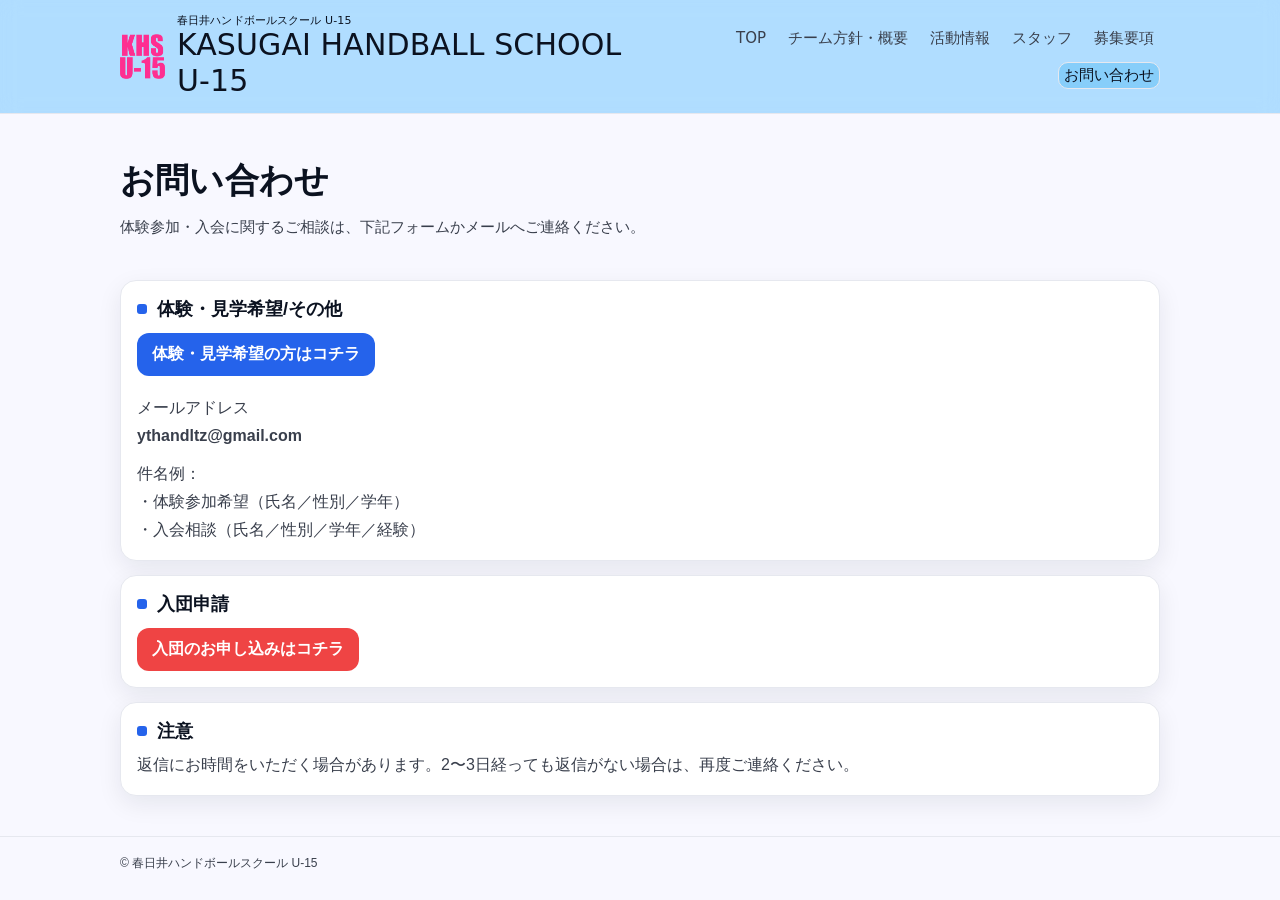
==== contact.html @ 72ef5529 "Update contact.html" ====
<!doctype html>
<html lang="ja">
<head>
  <meta charset="utf-8" />
  <meta name="viewport" content="width=device-width,initial-scale=1" />
  <title>お問い合わせ｜春日井ハンドボールスクール U-15</title>
  <link rel="stylesheet" href="assets/style.css" />
</head>
<body>
    <header class="header">
      <div class="container header-inner">
          <div class="brand" aria-label="春日井ハンドボールスクール U-15">
          <img src="assets/logo.png" alt="ロゴ" />
          <div class="brand-title">
              <span>春日井ハンドボールスクール U-15</span>
            <strong>KASUGAI HANDBALL SCHOOL U-15</strong>
          </div>
      </div>
        <nav class="nav">
          <a data-nav href="index.html">TOP</a>
          <a data-nav href="policy.html">チーム方針・概要</a>
          <a data-nav href="news.html">活動情報</a>
          <a data-nav href="staff.html">スタッフ</a>
          <a data-nav href="recruit.html">募集要項</a>
          <a data-nav href="contact.html">お問い合わせ</a>
        </nav>
      </div>
    </header>

  <main class="container">
    <section class="hero">
      <h1>お問い合わせ</h1>
      <p>体験参加・入会に関するご相談は、下記フォームかメールへご連絡ください。</p>
    </section>

    <section class="grid">
      <div class="card cols-12">
        <h2>体験・見学希望/その他</h2>
        <div class="cta" style="margin-top:12px">
          <a class="btn primary" href=="https://forms.gle/tBU11e13ewPtGhRh9">体験・見学希望の方はコチラ</a>
        </div>
        <br>
        <p>
          メールアドレス<br/>
          <strong>ythandltz@gmail.com</strong>
        </p>
        <p style="margin-top:10px">
          件名例：<br/>
          ・体験参加希望（氏名／性別／学年）<br/>
          ・入会相談（氏名／性別／学年／経験）<br/>
        </p>
      </div>

      <div class="card cols-12">
        <h2>入団申請</h2>
        <div class="cta" style="margin-top:12px">
          <a class="btn" target="_blank" href="https://forms.gle/zCyuLvK47S3P8ojYA">入団のお申し込みはコチラ</a>
        </div>
      </div>

      <div class="card cols-12">
        <h2>注意</h2>
        <p>
          返信にお時間をいただく場合があります。2〜3日経っても返信がない場合は、再度ご連絡ください。
        </p>
      </div>
    </section>
  </main>

  <footer class="footer"><div class="container">© <span id="y"></span> 春日井ハンドボールスクール U-15</div></footer>
  <script type="module" src="assets/main.js"></script>
</body>
</html>
---- assets/style.css ----
:root{
  --bg:#f8f8ff;
  --card:#ffffff;
  --text:#0b1220;
  --muted:#393f4c;
  --line:#e6e8ef;

  --accent:#2563eb;   /* blue */
  --accent2:#ef4444;  /* red */

  --soft:#f6f7fb;     /* 薄い背景 */
  --shadow: 0 8px 24px rgba(10, 20, 40, 0.08);
}
*{ box-sizing:border-box; }
html,body{ margin:0; padding:0; font-family:-apple-system,BlinkMacSystemFont,"Segoe UI",Roboto,"Hiragino Sans","Noto Sans JP",Arial,sans-serif; background:var(--bg); color:var(--text); }
a{ color:inherit; text-decoration:none; }
a:hover{ text-decoration:underline; }
.container{ width:min(1040px, 92vw); margin:0 auto; }

.header{
  position:sticky; top:0; z-index:10;
  background:rgba(10,160,255,0.3);
  backdrop-filter: blur(10px);
  border-bottom:1px solid var(--line);
}
.header-inner{ display:flex; align-items:center; justify-content:space-between; padding:14px 0; gap:16px; }
.brand{ display:flex; align-items:center; gap:12px; }
.brand img{ width:45px; height:45px; }
.brand-title{ display:flex; flex-direction:column; line-height:1.2; }
.brand-title strong{
  font-size: 30px;
  font-family: "Impact", "Impact", system-ui, -apple-system, sans-serif;
  font-weight: 70; /* 太さもここで */
  letter-spacing: 0.1px; /* 任意：少し締まる */
}
.brand-title span{
  font-size: 11px;           /* 小さめに */
  font-family: "Klee", system-ui, -apple-system, sans-serif;
  letter-spacing: 0.01em;    /* 英字は間隔を少し開けると綺麗 */
  text-transform: uppercase; /* 任意：大文字統一したい時 */
}

.nav{ display:flex; flex-wrap:wrap; gap:10px; justify-content:flex-end; }
.nav a{ 
        font-size: 15px;
        padding:3px 5px;
        font-family: "Toppan Bunkyu Midashi Gothic", system-ui, -apple-system, sans-serif;
        border-radius:10px;
        border:1px solid transparent;
        color:var(--muted); }

.nav a[aria-current="page"]{ color:var(--text); border-color:var(--line); background:#87cefa; }

.hero{ padding:44px 0 22px; }
.hero h1{ margin:0 0 10px; font-size:34px; letter-spacing:0.3px; }
.hero p{ margin:0; color:var(--muted); font-size:15px; line-height:1.75; }
.hero .cta{ margin-top:18px; display:flex; flex-wrap:wrap; gap:10px; }

.btn{
  display:inline-flex; align-items:center; justify-content:center;
  padding:10px 14px; border-radius:12px; border:1px solid var(--line);
  background:rgba(18,27,47,0.8); color:var(--text);
}

.btn.primary{
  border-color:transparent;
  background:var(--accent);
  color:#fff;
  font-weight:700;
}

.btn{
    border-color:transparent;
    background:var(--accent2);
    color:#fff;
    font-weight:700;
  }

.grid{ display:grid; grid-template-columns: repeat(12, 1fr); gap:14px; padding:18px 0 40px; }
.card{
  grid-column: span 12;
  border:1px solid var(--line);
  background:var(--card);
  border-radius:16px;
  padding:16px;
  box-shadow: var(--shadow);
}
.card h2{ margin:0 0 8px; font-size:18px; }
.card p{ margin:0; color:var(--muted); line-height:1.75; }
.kv{ display:flex; gap:10px; flex-wrap:wrap; margin-top:10px; }
.badge{ padding:6px 10px; border:1px solid var(--line); border-radius:999px; color:var(--muted); font-size:12px; }

.cols-6{ grid-column: span 12; }
@media (min-width:860px){
  .cols-6{ grid-column: span 6; }
  .cols-4{ grid-column: span 4; }
  .cols-8{ grid-column: span 8; }
}

.footer{
  border-top:1px solid var(--line);
  padding:18px 0 26px;
  color:var(--muted);
  font-size:12px;
}

.list{ margin:10px 0 0; padding:0; list-style:none; display:flex; flex-direction:column; gap:10px; }

.item{
  border:1px solid var(--line);
  background:#fff;
  border-radius:14px;
  padding:12px 12px;
  box-shadow: 0 6px 18px rgba(10, 20, 40, 0.06);
}
.item .meta{ color:var(--muted); font-size:12px; margin-bottom:6px; }
.item .title{ font-weight:700; margin-bottom:6px; }
.item .body{ color:var(--muted); white-space:pre-wrap; line-height:1.75; }

/* 見出しを“セクション感”出す */
.card h2{
  display:flex;
  align-items:center;
  gap:10px;
}
.card h2::before{
  content:"";
  width:10px; height:10px;
  border-radius:3px;
  background:var(--accent);
}

/* PICK UPだけ赤寄りにしたい時（任意） */
#pickupCard h2::before{ background: var(--accent2); }

/* heroを白背景向けに少し締める（任意） */
.hero h1{ letter-spacing:0.2px; }

.hero-media{
  width:100%;
  margin: 0 0 18px;
  border-radius:16px;
  overflow:hidden;
  border:1px solid var(--line);
  background: #fff;
}

.hero-media img{
  width:100%;
  height: clamp(220px, 32vw, 450px);
  object-fit: cover;
  display:block;
}

.card h2{
  display:flex;
  align-items:center;
  gap:10px;
}

.card h2::before{
  content:"";
  width:10px; height:10px;
  border-radius:3px;
  background: var(--accent);
}

/* 特定カードだけ赤にしたい時（IDを使う） */
#pickupCard h2::before{ background: var(--accent2); }
#nextCard h2::before{ background: var(--accent); }


/* Hero Slider (横スライド + 下部バー) */
.hero-slider{
  position: relative;
  width: 100%;
  margin: 0 0 18px;
  border-radius: 16px;
  overflow: hidden;
  border: 1px solid var(--line);
  background: #fff;
  box-shadow: var(--shadow, 0 8px 24px rgba(10, 20, 40, 0.08));
}

/* 横に流す“レール” */
.hero-slides{
  display: flex;
  width: 100%;
  height: clamp(220px, 32vw, 450px); /* ←高さ調整はここ */
  transform: translateX(0);
  transition: transform 520ms ease;
  will-change: transform;
}

/* 1枚＝画面幅いっぱい */
.hero-slides img{
  flex: 0 0 100%;
  width: 100%;
  height: 100%;
  object-fit: cover;
  display: block;
}

/* 以前のフェード用クラスが残ってても問題ないように */
.hero-slides img{ opacity: 1 !important; transform:none !important; }

/* 左右ボタンは使わない（HTMLに残ってても非表示） */
.hero-nav{ display:none; }

/* 下部ナビ（横長バー） */
.hero-dots{
  position: absolute;
  left: 0;
  right: 0;
  bottom: 10px;
  display: flex;
  gap: 8px;
  justify-content: center;
  align-items: center;
  padding: 0 12px;
}

/* 横長の棒 */
.hero-dot{
  width: 38px;
  height: 6px;
  border-radius: 999px;
  border: 1px solid rgba(255,255,255,0.55);
  background: rgba(0,0,0,0.25);
  cursor: pointer;
}

/* 選択中は白く */
.hero-dot.is-active{
  background: rgba(255,255,255,0.95);
  border-color: rgba(255,255,255,0.75);
}

#newsTall .list{
  max-height: 300px;
  overflow: auto;
  padding-right: 6px;
}

.ig-icon{
  display:inline-flex;
  line-height: 0; /* 画像の下の余白を消す */
}

.ig-icon img{
  width: 44px;   /* 好きなサイズに */
  height: 44px;
  border-radius: 12px;  /* ←角丸 */
  display:block;
}

.ig-icon:hover img{
  filter: brightness(1.05);
}

/* 右：ニュースを“2カード分”の高さにする（PC表示だけ） */
@media (min-width:300px){
  .newsTall{
    grid-row: span 2;
  }
}

/* スマホ表示だけ文字を小さくする */
@media (max-width: 480px){
  /* トップの見出し */
  .hero h1{
    font-size: 21px;   /* ← ここで調整 */
    line-height: 1.25;
  }

  /* トップの説明文 */
  .hero p{
    font-size: 13px;   /* ← ここで調整 */
    line-height: 1.7;
  }

  .card p{
     font-size: 15px;
     line-height:1.7;
  }

  /* ボタン */
  .btn{
    padding: 9px 12px;
    font-size: 13px;
  }

  /* バッジ */
  .badge{
    font-size: 11px;
    padding: 5px 9px;
  }

  /* ヘッダーのチーム名（日本語/英字） */
  .brand-title span{ font-size: 10px; }
  .brand-title strong{ font-size: 25px; }
}
/* スマホだけ：ロゴ/タイトルの下にナビを配置 */
@media (max-width: 640px){
  .header-inner{
    flex-direction: column;
    align-items: flex-start;
    gap: 10px;
  }

  .nav{
    width: 100%;
    justify-content: flex-start; /* 左寄せ */
  }

   .nav a{
    font-size: 10px;     /* ←ここを好みで 11〜13px */
    padding: 6px 4px;    /* ←ついでに小さめに（任意） */
  }
}
@media (max-width: 640px){
  .nav{
    flex-wrap: wrap;
    row-gap: 6px;
  }
}


.brand{ cursor: default; }
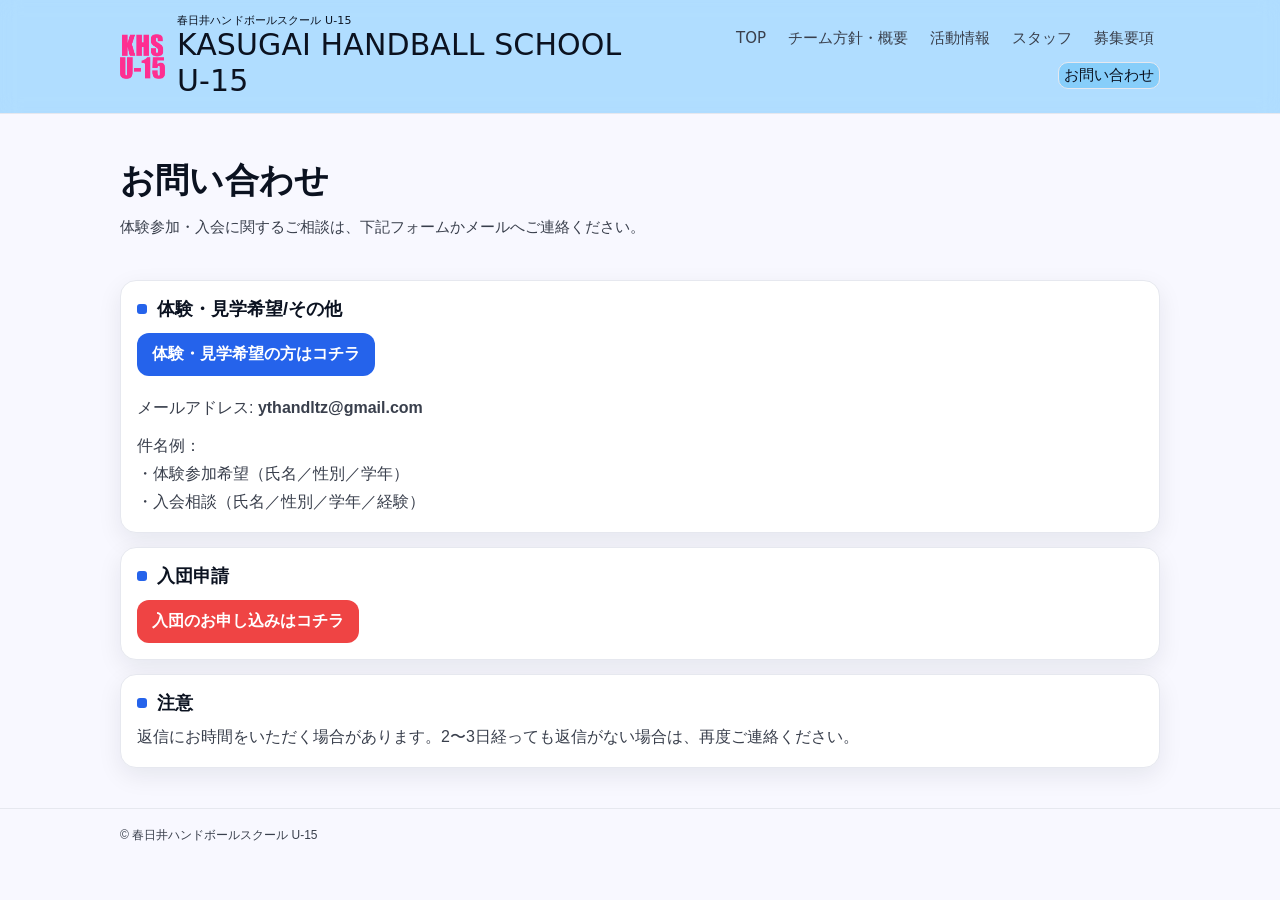
==== commit 7852de94: "Update contact.html" ====
--- a/contact.html
+++ b/contact.html
@@ -41,7 +41,7 @@
         </div>
         <br>
         <p>
-          メールアドレス<br/>
+          メールアドレス:
           <strong>ythandltz@gmail.com</strong>
         </p>
         <p style="margin-top:10px">
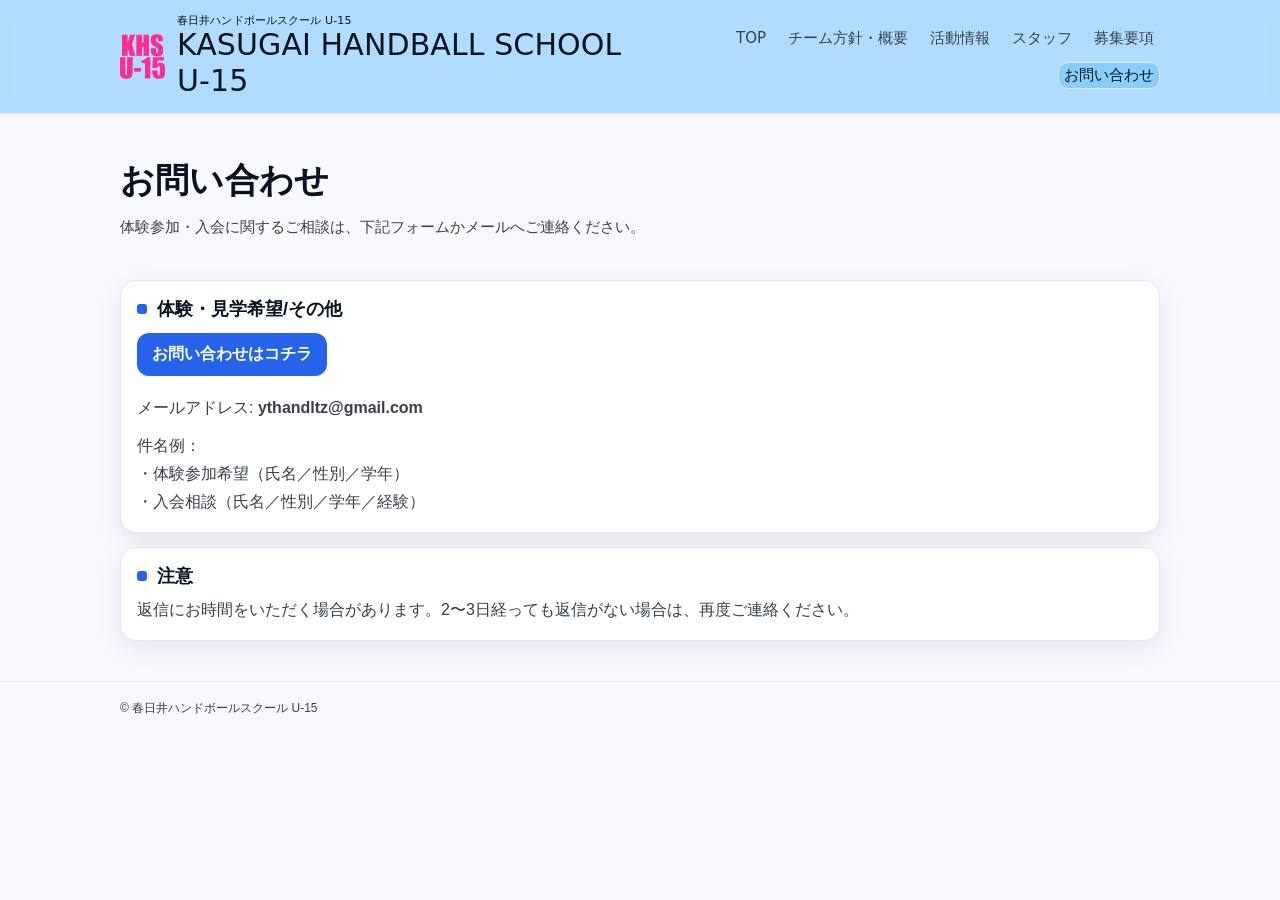
==== commit fb4d79ae: "Replace enrollment application links with inquiry guidance" ====
--- a/contact.html
+++ b/contact.html
@@ -37,7 +37,7 @@
       <div class="card cols-12">
         <h2>体験・見学希望/その他</h2>
         <div class="cta" style="margin-top:12px">
-          <a class="btn primary" href=="https://forms.gle/tBU11e13ewPtGhRh9">体験・見学希望の方はコチラ</a>
+          <a class="btn primary" target="_blank" href="https://forms.gle/oa6WaPcEcBhkq7jK6">お問い合わせはコチラ</a>
         </div>
         <br>
         <p>
@@ -49,13 +49,6 @@
           ・体験参加希望（氏名／性別／学年）<br/>
           ・入会相談（氏名／性別／学年／経験）<br/>
         </p>
-      </div>
-
-      <div class="card cols-12">
-        <h2>入団申請</h2>
-        <div class="cta" style="margin-top:12px">
-          <a class="btn" target="_blank" href="https://forms.gle/zCyuLvK47S3P8ojYA">入団のお申し込みはコチラ</a>
-        </div>
       </div>
 
       <div class="card cols-12">
--- a/assets/style.css
+++ b/assets/style.css
@@ -327,3 +327,22 @@
 
 
 .brand{ cursor: default; }
+
+.hero-video{
+  width: 70%;
+  margin: 0 auto 18px;
+  border-radius: 16px;
+  overflow: hidden;
+  border: 1px solid var(--line);
+  background: #000;
+  box-shadow: var(--shadow);
+}
+
+.hero-video video{
+  width: 100%;
+  height: clamp(200px, 28vw, 240px); /* ←高さ調整はここ */
+  object-fit: cover;
+  display: block;
+}
+
+
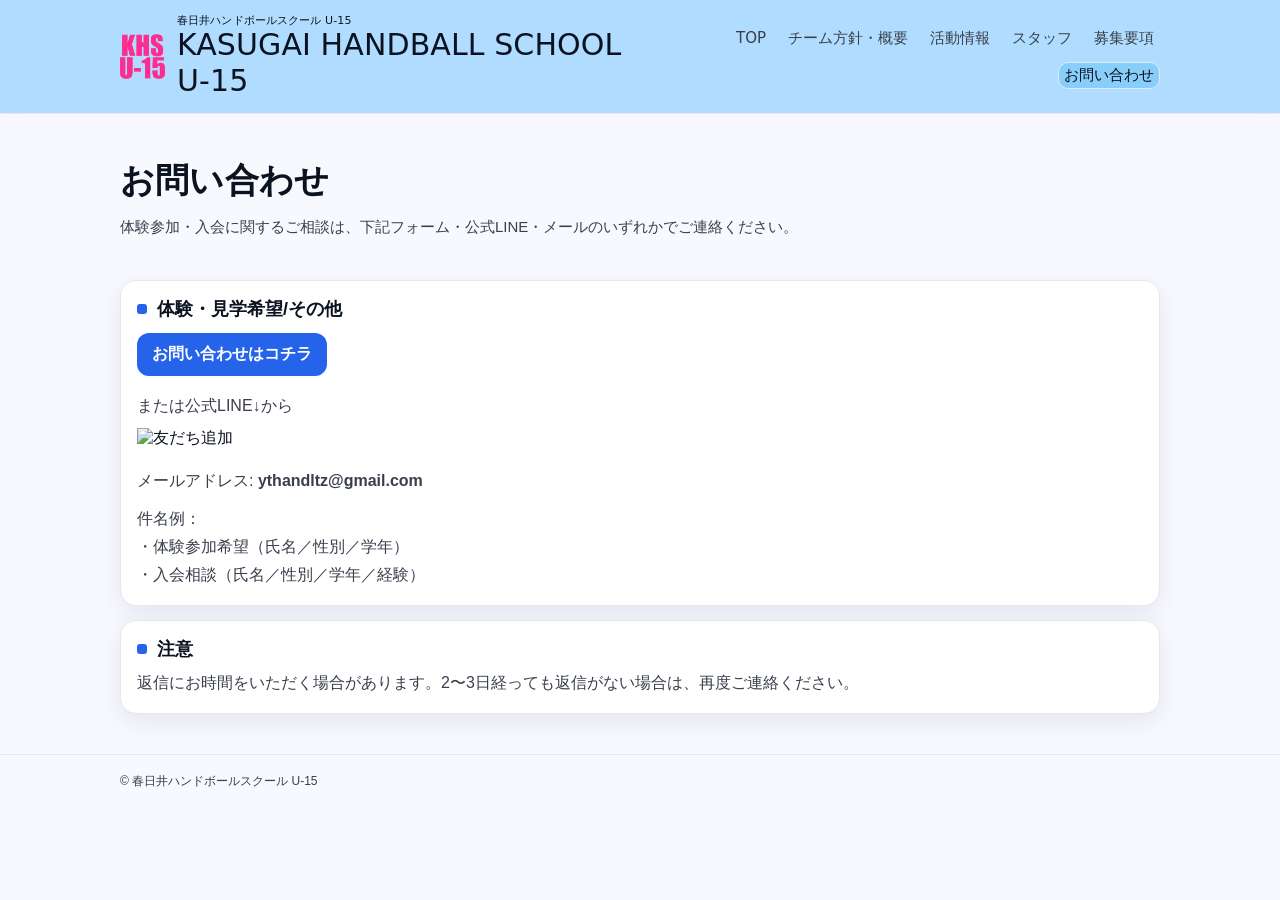
==== commit f76505ae: "Add LINE friend button below contact form link" ====
--- a/contact.html
+++ b/contact.html
@@ -30,7 +30,7 @@
   <main class="container">
     <section class="hero">
       <h1>お問い合わせ</h1>
-      <p>体験参加・入会に関するご相談は、下記フォームかメールへご連絡ください。</p>
+      <p>体験参加・入会に関するご相談は、下記フォーム・公式LINE・メールのいずれかでご連絡ください。</p>
     </section>
 
     <section class="grid">
@@ -38,6 +38,10 @@
         <h2>体験・見学希望/その他</h2>
         <div class="cta" style="margin-top:12px">
           <a class="btn primary" target="_blank" href="https://forms.gle/oa6WaPcEcBhkq7jK6">お問い合わせはコチラ</a>
+        </div>
+        <p style="margin-top:16px">または公式LINE↓から</p>
+        <div style="margin-top:8px">
+          <a href="https://lin.ee/vUSAZK2"><img src="https://scdn.line-apps.com/n/line_add_friends/btn/ja.png" alt="友だち追加" height="36" border="0"></a>
         </div>
         <br>
         <p>
